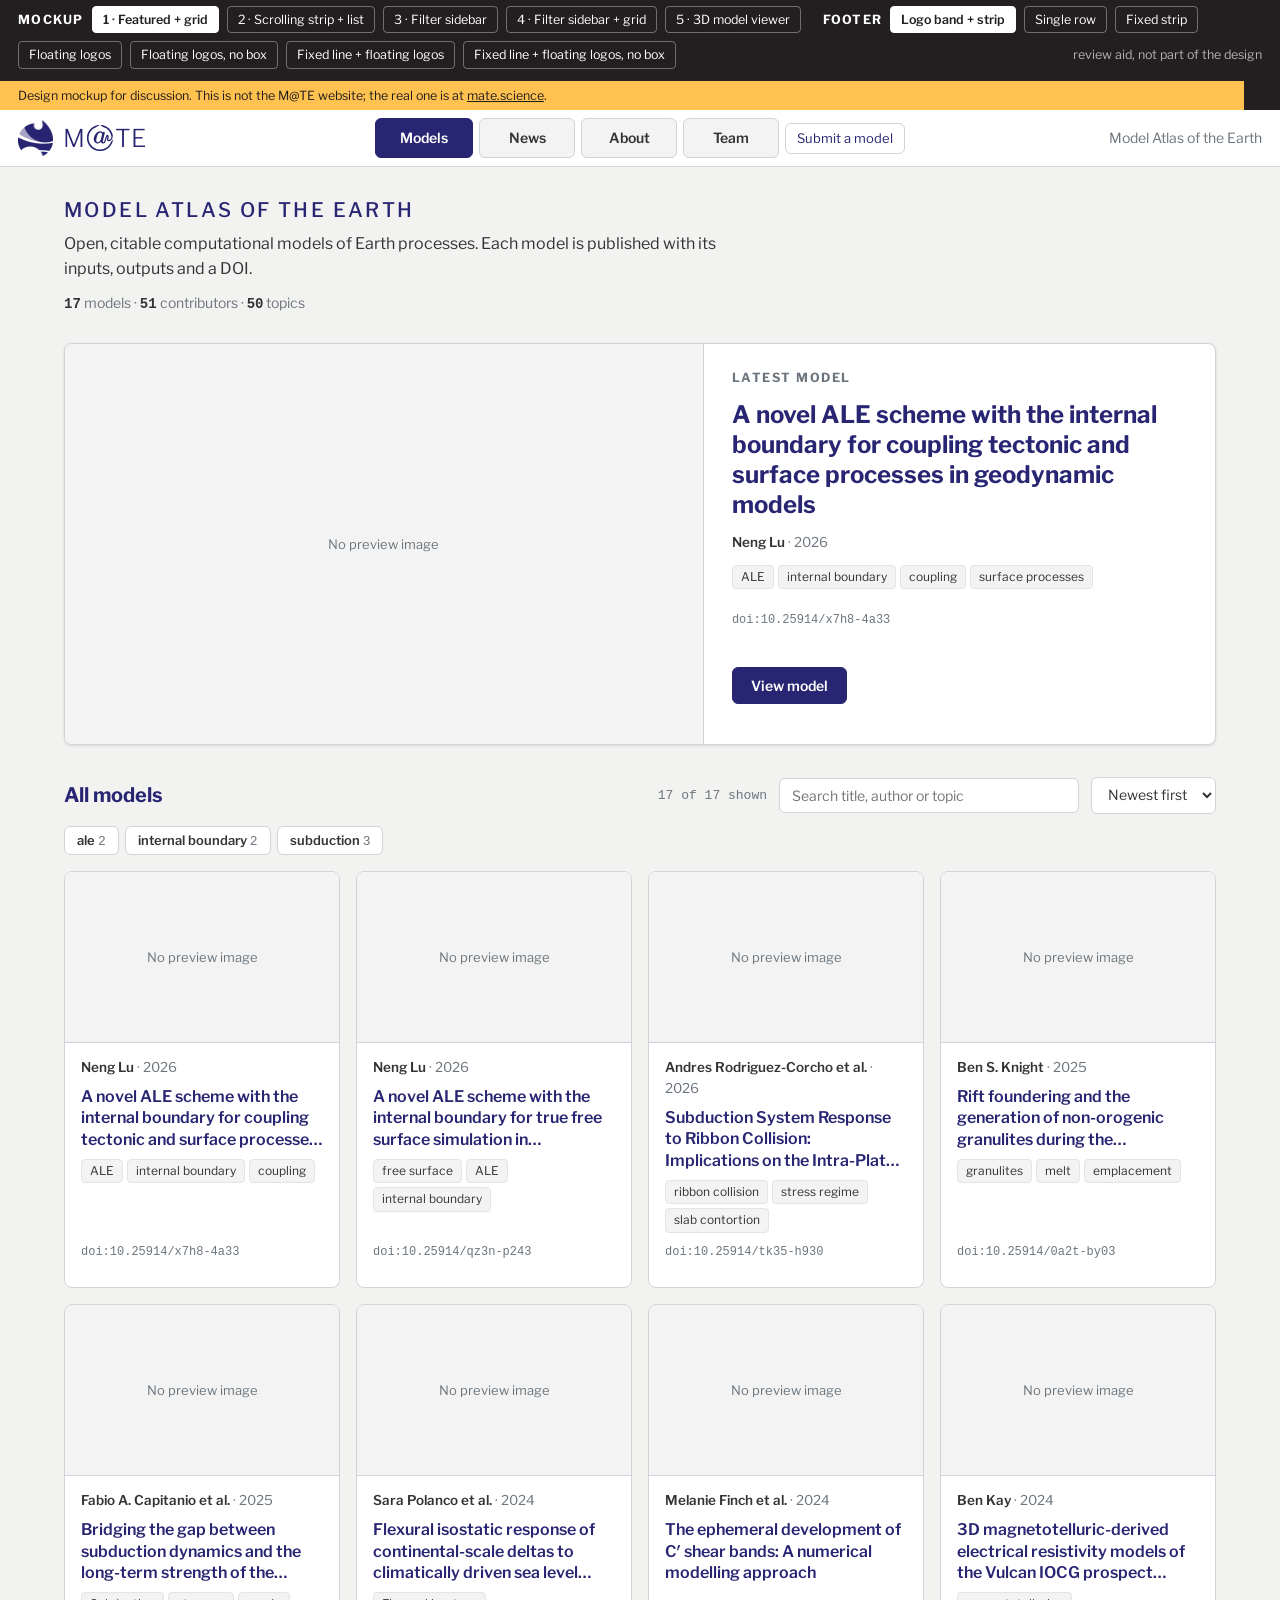
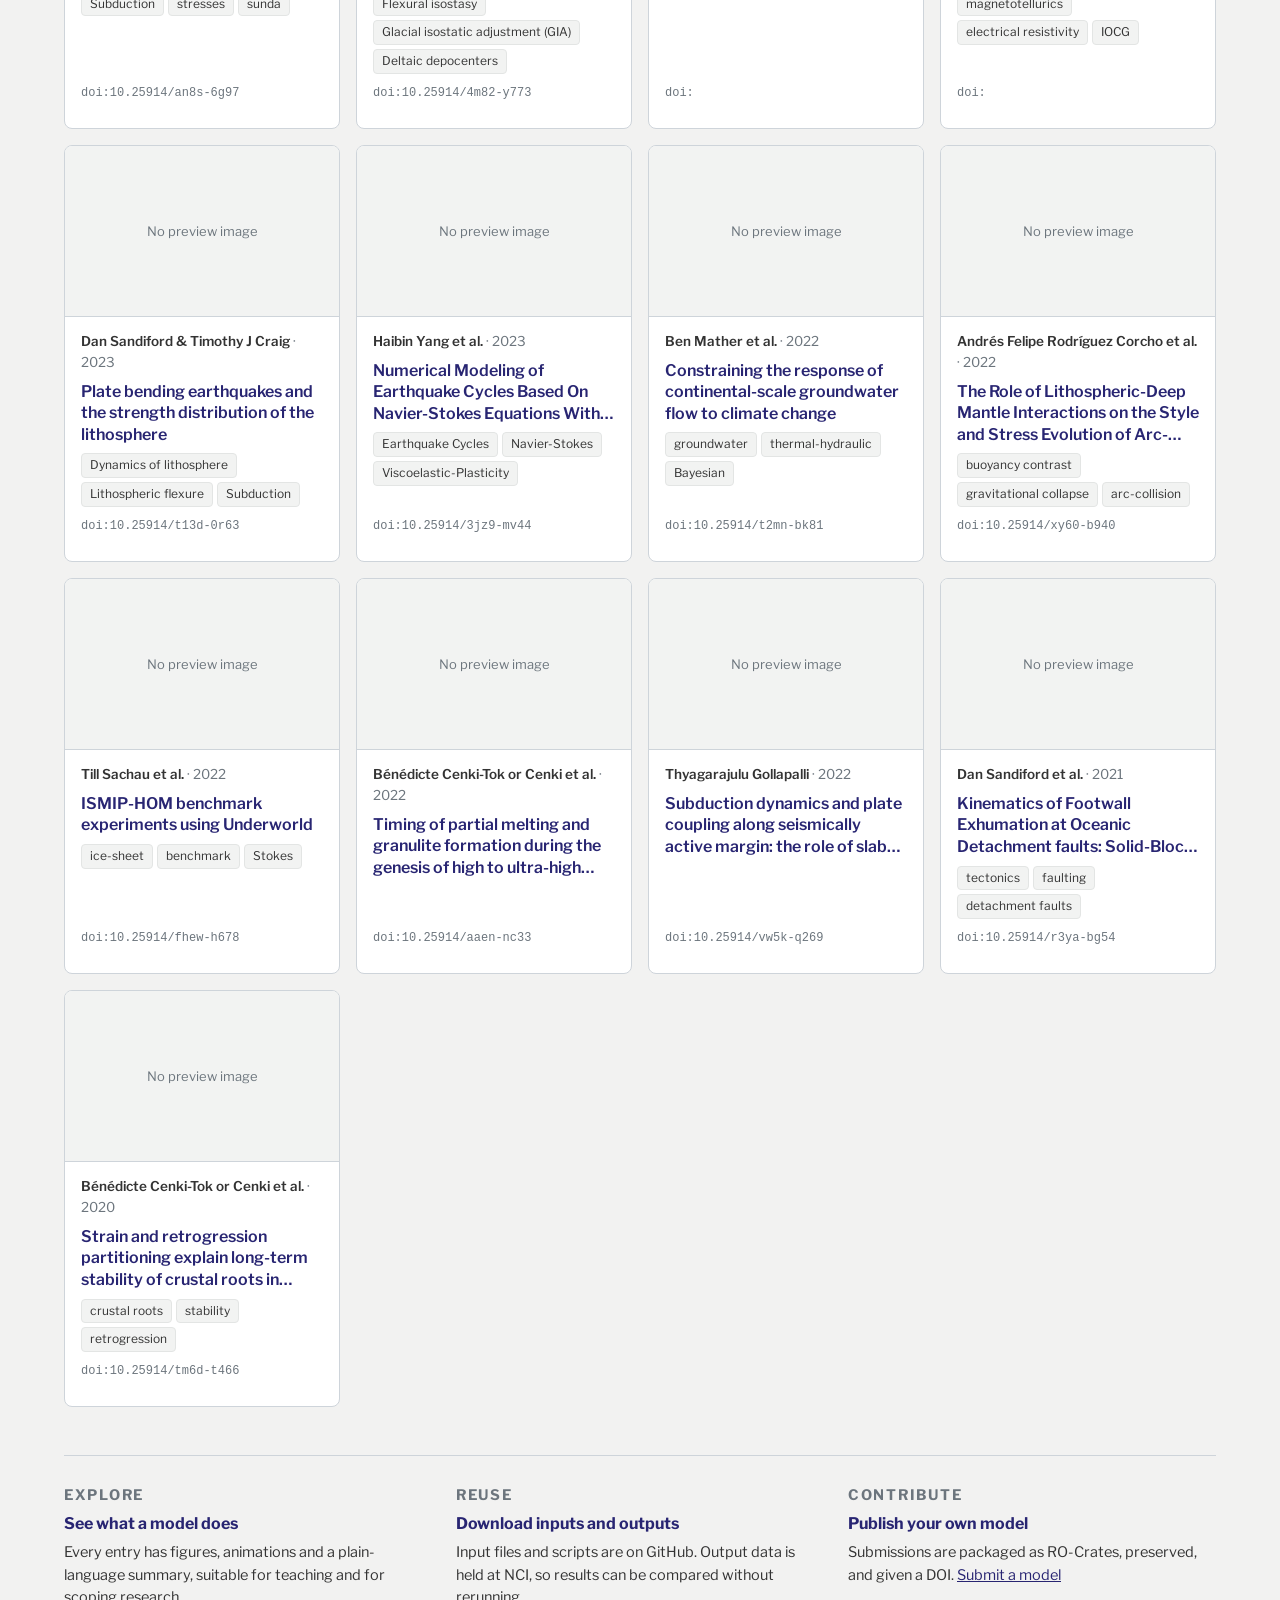
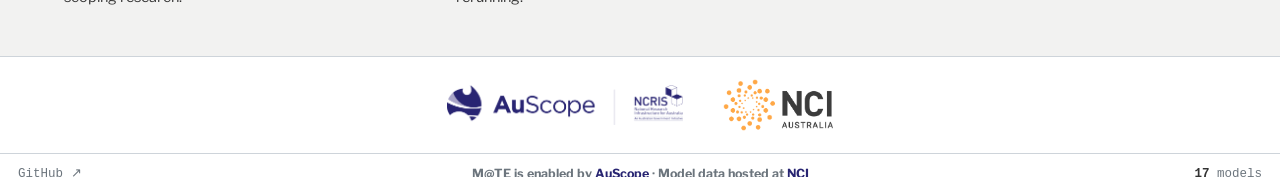
==== test/mockup/index.html @ 2a2a19e1 "Add temporary M@TE website mockup under test/mockup Design mockup for discussion only: four home-pag" ====
<!doctype html>
<meta charset="utf-8">
<meta name="robots" content="noindex, nofollow">
<meta http-equiv="refresh" content="0; url=mockup-1.html">
<title>M@TE mockups</title>
<p><a href="mockup-1.html">Mockup 1</a> · <a href="mockup-2.html">Mockup 2</a> · <a href="mockup-3.html">Mockup 3</a> · <a href="mockup-4.html">Mockup 4</a> · <a href="model-3d.html?scene=vulcan&v=5">Mockup 5 (3D model viewer)</a></p>
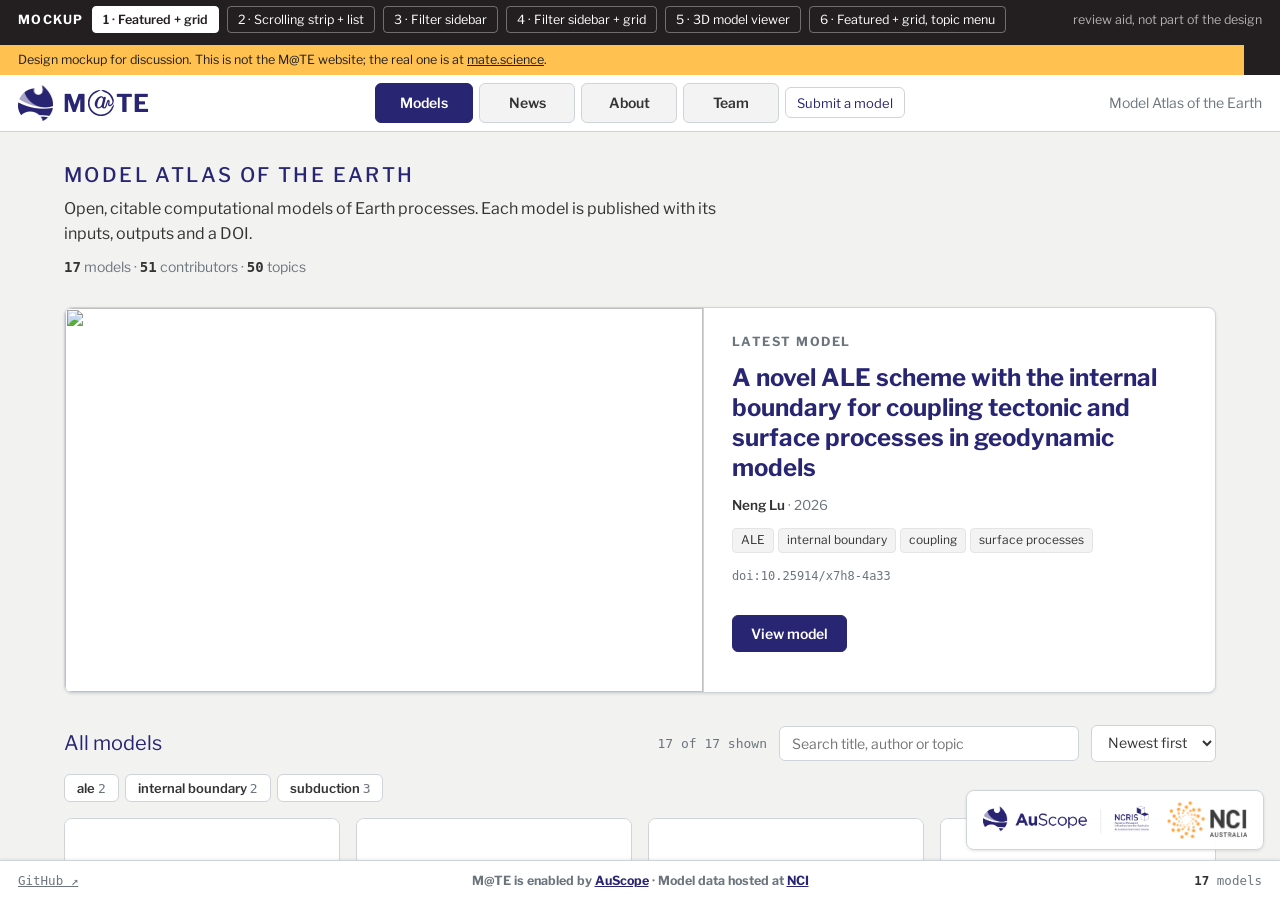
==== commit dcf9ab8f: "Mockup: bold wordmark, per-mockup News/About/Team layouts, mockup 6 Wordmark bold on every mockup; '" ====
--- a/test/mockup/index.html
+++ b/test/mockup/index.html
@@ -3,4 +3,4 @@
 <meta name="robots" content="noindex, nofollow">
 <meta http-equiv="refresh" content="0; url=mockup-1.html">
 <title>M@TE mockups</title>
-<p><a href="mockup-1.html">Mockup 1</a> · <a href="mockup-2.html">Mockup 2</a> · <a href="mockup-3.html">Mockup 3</a> · <a href="mockup-4.html">Mockup 4</a> · <a href="model-3d.html?scene=vulcan&v=5">Mockup 5 (3D model viewer)</a></p>
+<p><a href="mockup-1.html">Mockup 1</a> · <a href="mockup-2.html">Mockup 2</a> · <a href="mockup-3.html">Mockup 3</a> · <a href="mockup-4.html">Mockup 4</a> · <a href="model-3d.html?scene=vulcan&v=5">Mockup 5 (3D model viewer)</a> · <a href="mockup-6.html">Mockup 6</a></p>
